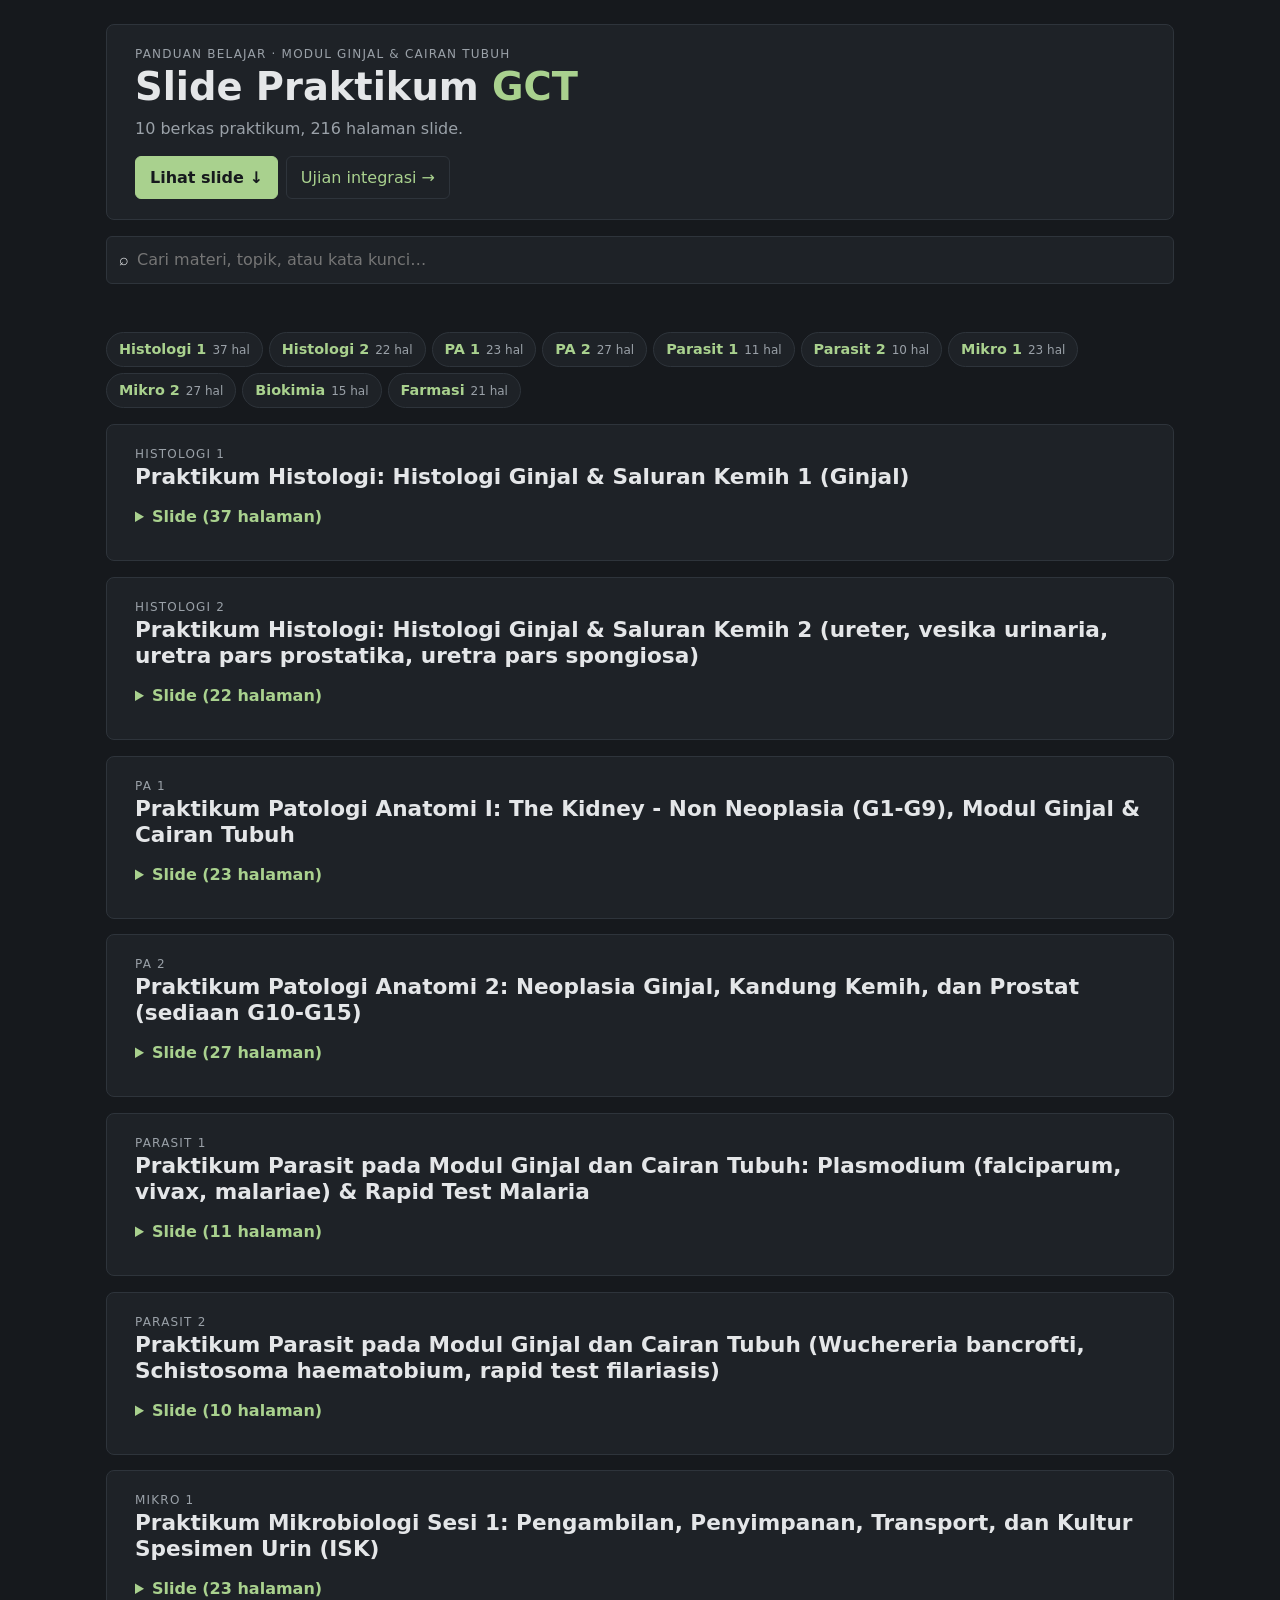
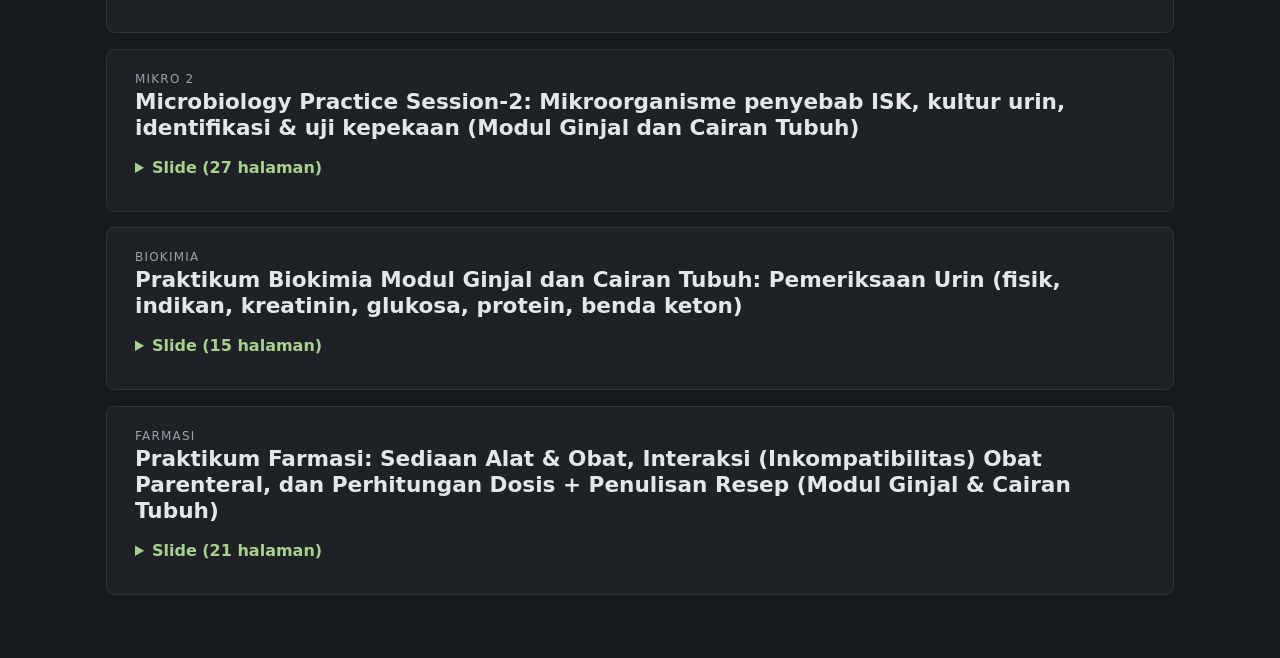
==== index.html @ 369103d6 "Tampilan sederhana: satu style.css, font sistem, tanpa gambar latar, navigasi ringkas, galeri 2 kolo" ====
<!doctype html>
<html lang="id">
<head>
<meta charset="utf-8">
<meta name="viewport" content="width=device-width, initial-scale=1">
<meta name="theme-color" content="#16191d">
<meta name="description" content="Slide 10 praktikum Modul Ginjal dan Cairan Tubuh.">
<title>Slide Praktikum GCT — Ginjal &amp; Cairan Tubuh</title>
<link rel="stylesheet" href="style.css?v=4">
</head>
<body>
<a class="skip-link" href="#materi">Lewati ke materi</a>
<main id="app" lang="id">
<header>
  <p class="eyebrow">Panduan belajar · Modul Ginjal &amp; Cairan Tubuh</p>
  <h1>Slide Praktikum <span>GCT</span></h1>
  <p class="lede" id="lede">Memuat rekap…</p>
  <div class="hero-actions" aria-label="Tautan cepat">
    <a class="hero-button primary" href="#materi">Lihat slide <span aria-hidden="true">↓</span></a>
    <a class="hero-button" href="integrasi.html">Ujian integrasi <span aria-hidden="true">→</span></a>
  </div>
</header>
<noscript><p class="pesan">Halaman ini membutuhkan JavaScript untuk menampilkan slide.</p></noscript>
</main>
<script src="data.js?v=7"></script>
<script src="app.js?v=7"></script>
<script src="enhance.js?v=2"></script>
</body>
</html>
---- style.css ----
/* Satu file gaya: latar polos gelap lembut, font sistem (tanpa unduhan font/gambar latar). */
:root{color-scheme:dark;--bg:#16191d;--card:#1e2227;--fg:#e4e6e8;--mute:#9aa1a8;--line:#2e343b;--acc:#a9d18e;--hi:#f08c80;--mid:#e9b872;--ok:#7fd6a0;--okbg:#17281e;--mark:#2a1a19}
*{box-sizing:border-box}
html{-webkit-text-size-adjust:100%;text-size-adjust:100%}
body{margin:0;background:var(--bg);color:var(--fg);font:16px/1.6 system-ui,-apple-system,"Segoe UI",Roboto,sans-serif}
img{max-width:100%}
main{max-width:1100px;margin:0 auto;padding:24px 16px 64px;display:flex;flex-direction:column;gap:16px}
h1,h2,h4{margin:0;line-height:1.2}h1{font-size:clamp(1.8rem,5vw,2.4rem)}h1 span{color:var(--acc)}h2{font-size:1.35rem}h4{font-size:1rem}
p{margin:0}a{color:var(--acc);text-underline-offset:3px}
:focus-visible{outline:2px solid var(--acc);outline-offset:2px}
.skip-link{position:absolute;left:-999px}.skip-link:focus{left:16px;top:8px}
.visually-hidden{position:absolute;width:1px;height:1px;overflow:hidden;clip:rect(0 0 0 0)}
.eyebrow{font-size:.75rem;letter-spacing:.1em;text-transform:uppercase;color:var(--mute)}
.lede{color:var(--mute);max-width:65ch;margin-top:6px}
header,section{background:var(--card);border:1px solid var(--line);border-radius:8px;padding:20px clamp(14px,3vw,28px)}
section{scroll-margin-top:12px;content-visibility:auto;contain-intrinsic-size:auto 2500px}
.hero-actions{display:flex;gap:8px;flex-wrap:wrap;margin-top:14px}
.hero-button{border:1px solid var(--line);border-radius:6px;padding:8px 14px;text-decoration:none}
.hero-button.primary{background:var(--acc);color:var(--bg);border-color:var(--acc);font-weight:700}

/* navigasi ringkas: satu baris tombol kecil, tidak menempel di atas layar */
nav{display:flex;flex-wrap:wrap;gap:6px}
nav a{display:flex;gap:6px;align-items:baseline;background:var(--card);border:1px solid var(--line);border-radius:99px;padding:5px 12px;text-decoration:none;font-weight:600;font-size:.9rem}
nav a:hover{border-color:var(--acc)}nav small{color:var(--mute);font-weight:400}
.search-control{display:flex;align-items:center;gap:8px;background:var(--card);border:1px solid var(--line);border-radius:6px;padding:0 12px}
.search-control input{flex:1;font:inherit;color:var(--fg);background:none;border:0;padding:10px 0;outline:0}
.search-status{color:var(--mute);font-size:.85rem;min-height:1.2em}

/* galeri: 2 kolom lebar agar penjelasan enak dibaca; teks rata kiri-kanan */
details{margin-top:10px}summary{cursor:pointer;color:var(--acc);font-weight:700;margin:14px 0 10px}
.gal{display:grid;grid-template-columns:repeat(auto-fill,minmax(420px,1fr));gap:28px 24px}
@media (max-width:480px){.gal{grid-template-columns:1fr}}
figure{margin:0;min-width:0;scroll-margin-top:12px}figure.big{grid-column:1/-1;overflow-x:auto}
figure:target img{outline:3px solid var(--acc)}
.gal img{width:100%;height:auto;display:block;border:1px solid var(--line);border-radius:6px;cursor:zoom-in;background:#fff}
.big img{cursor:zoom-out;width:auto;max-width:max(100%,1100px)}
figcaption{font-size:.88rem;color:var(--mute);margin-top:8px;text-align:justify;hyphens:auto}
figcaption b{color:var(--fg)}
figcaption .jelas{margin-top:10px;color:var(--fg);font-size:.95rem;line-height:1.7;text-align:justify;hyphens:auto}
figcaption .catatan{margin-top:8px;padding:8px 10px;border-radius:6px;background:var(--mark);color:var(--fg);font-size:.85rem;text-align:justify}
figcaption .sumber{margin-top:6px;font-size:.75rem;color:var(--mute)}

/* kuis ujian integrasi */
.pesan{background:var(--mark);border:1px solid var(--hi);border-radius:6px;padding:12px}
.latihan h4{margin:18px 0 8px}
.skor{color:var(--mute);min-height:1.5em}
.soal{display:flex;flex-direction:column;gap:18px;max-width:75ch;padding-left:1.6em;margin:0}
.soal li{padding-left:4px}.q{display:block;font-weight:700;margin-bottom:8px}
.opsi{display:flex;flex-direction:column;gap:6px}
.opsi button,.baris button,.baris input,.sek,.semua{font:inherit;color:var(--fg);background:var(--bg);border:1px solid var(--line);border-radius:6px;padding:10px 12px;min-height:44px;text-align:left}
button:not(:disabled){cursor:pointer}button:not(:disabled):hover{border-color:var(--fg)}
.opsi button:disabled{color:var(--mute)}
.opsi .kunci:disabled{color:var(--fg);border-color:var(--ok);background:var(--okbg)}
.opsi .pilih:disabled{border-color:var(--hi);background:var(--mark);text-decoration:line-through}
.baris{display:flex;gap:8px;flex-wrap:wrap}.baris input{flex:1 1 12rem;min-width:0}.baris button{font-weight:700}
.baris .sek,.sek,.semua{font-weight:400;color:var(--mute)}
.hasil{margin-top:8px;font-size:.94rem;color:var(--mute)}
.ok .hasil b{color:var(--ok)}.no .hasil b{color:var(--hi)}
.gbr{display:flex;flex-wrap:wrap;gap:8px;margin-bottom:10px;align-items:flex-start}
.gbr img{max-width:min(100%,520px);height:auto;border:1px solid var(--line);border-radius:4px;background:#fff}
.gbr figure{flex:1 1 220px;max-width:360px}.gbr figure img{width:100%}
.cat{margin-top:6px;font-size:.88rem;color:var(--mid)}
.soal li>.sek,.latihan>.sek{margin:8px 8px 0 0}.semua{align-self:flex-start}
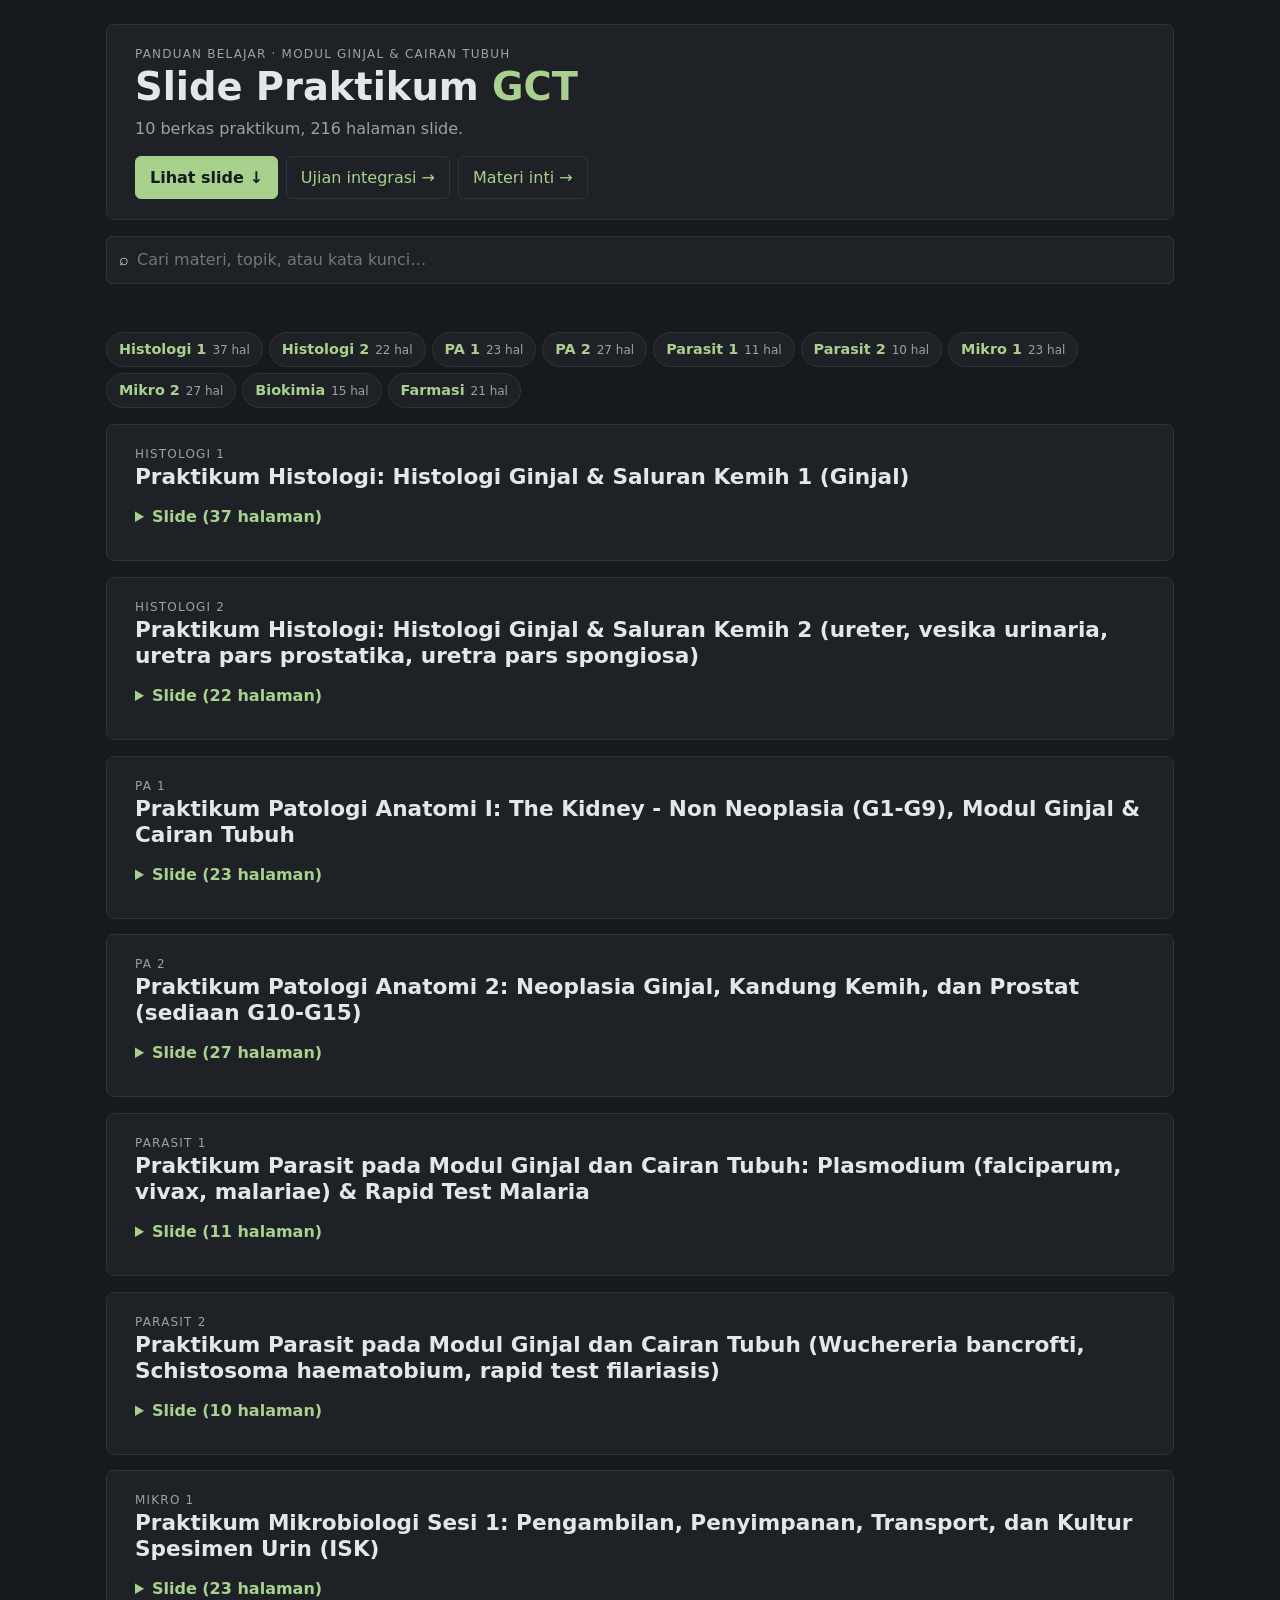
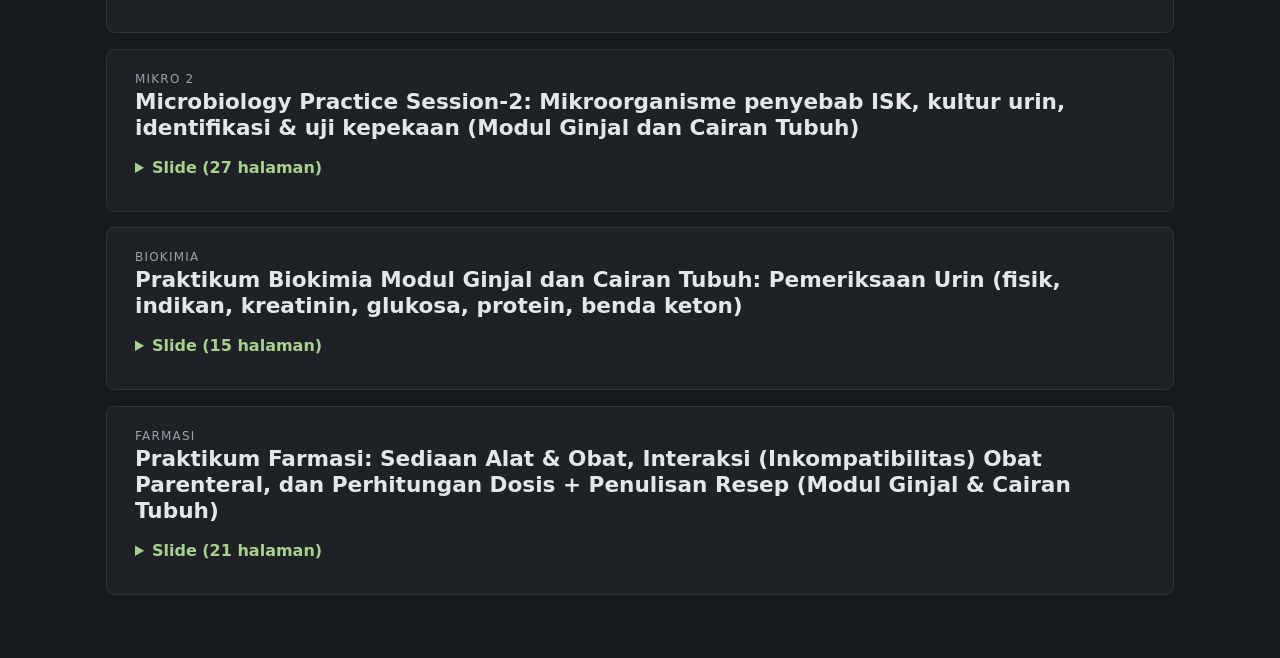
==== commit 838b4e11: "Tambah halaman Materi Inti (inti.html) dan tautannya dari halaman slide dan ujian Co-Authored-By: Cl" ====
--- a/index.html
+++ b/index.html
@@ -6,7 +6,7 @@
 <meta name="theme-color" content="#16191d">
 <meta name="description" content="Slide 10 praktikum Modul Ginjal dan Cairan Tubuh.">
 <title>Slide Praktikum GCT — Ginjal &amp; Cairan Tubuh</title>
-<link rel="stylesheet" href="style.css?v=4">
+<link rel="stylesheet" href="style.css?v=5">
 </head>
 <body>
 <a class="skip-link" href="#materi">Lewati ke materi</a>
@@ -18,12 +18,13 @@
   <div class="hero-actions" aria-label="Tautan cepat">
     <a class="hero-button primary" href="#materi">Lihat slide <span aria-hidden="true">↓</span></a>
     <a class="hero-button" href="integrasi.html">Ujian integrasi <span aria-hidden="true">→</span></a>
+    <a class="hero-button" href="inti.html">Materi inti <span aria-hidden="true">→</span></a>
   </div>
 </header>
 <noscript><p class="pesan">Halaman ini membutuhkan JavaScript untuk menampilkan slide.</p></noscript>
 </main>
 <script src="data.js?v=7"></script>
-<script src="app.js?v=7"></script>
+<script src="app.js?v=8"></script>
 <script src="enhance.js?v=2"></script>
 </body>
 </html>
--- a/style.css
+++ b/style.css
@@ -61,3 +61,7 @@
 .gbr figure{flex:1 1 220px;max-width:360px}.gbr figure img{width:100%}
 .cat{margin-top:6px;font-size:.88rem;color:var(--mid)}
 .soal li>.sek,.latihan>.sek{margin:8px 8px 0 0}.semua{align-self:flex-start}
+
+/* halaman materi inti */
+.inti h2 a{color:var(--fg);text-decoration:none}.inti h2 a:hover{color:var(--acc)}
+.inti ul{margin:12px 0 0;padding-left:1.2em;max-width:80ch;line-height:1.7;text-align:justify}.inti li{margin:4px 0}.inti li b{color:var(--acc)}
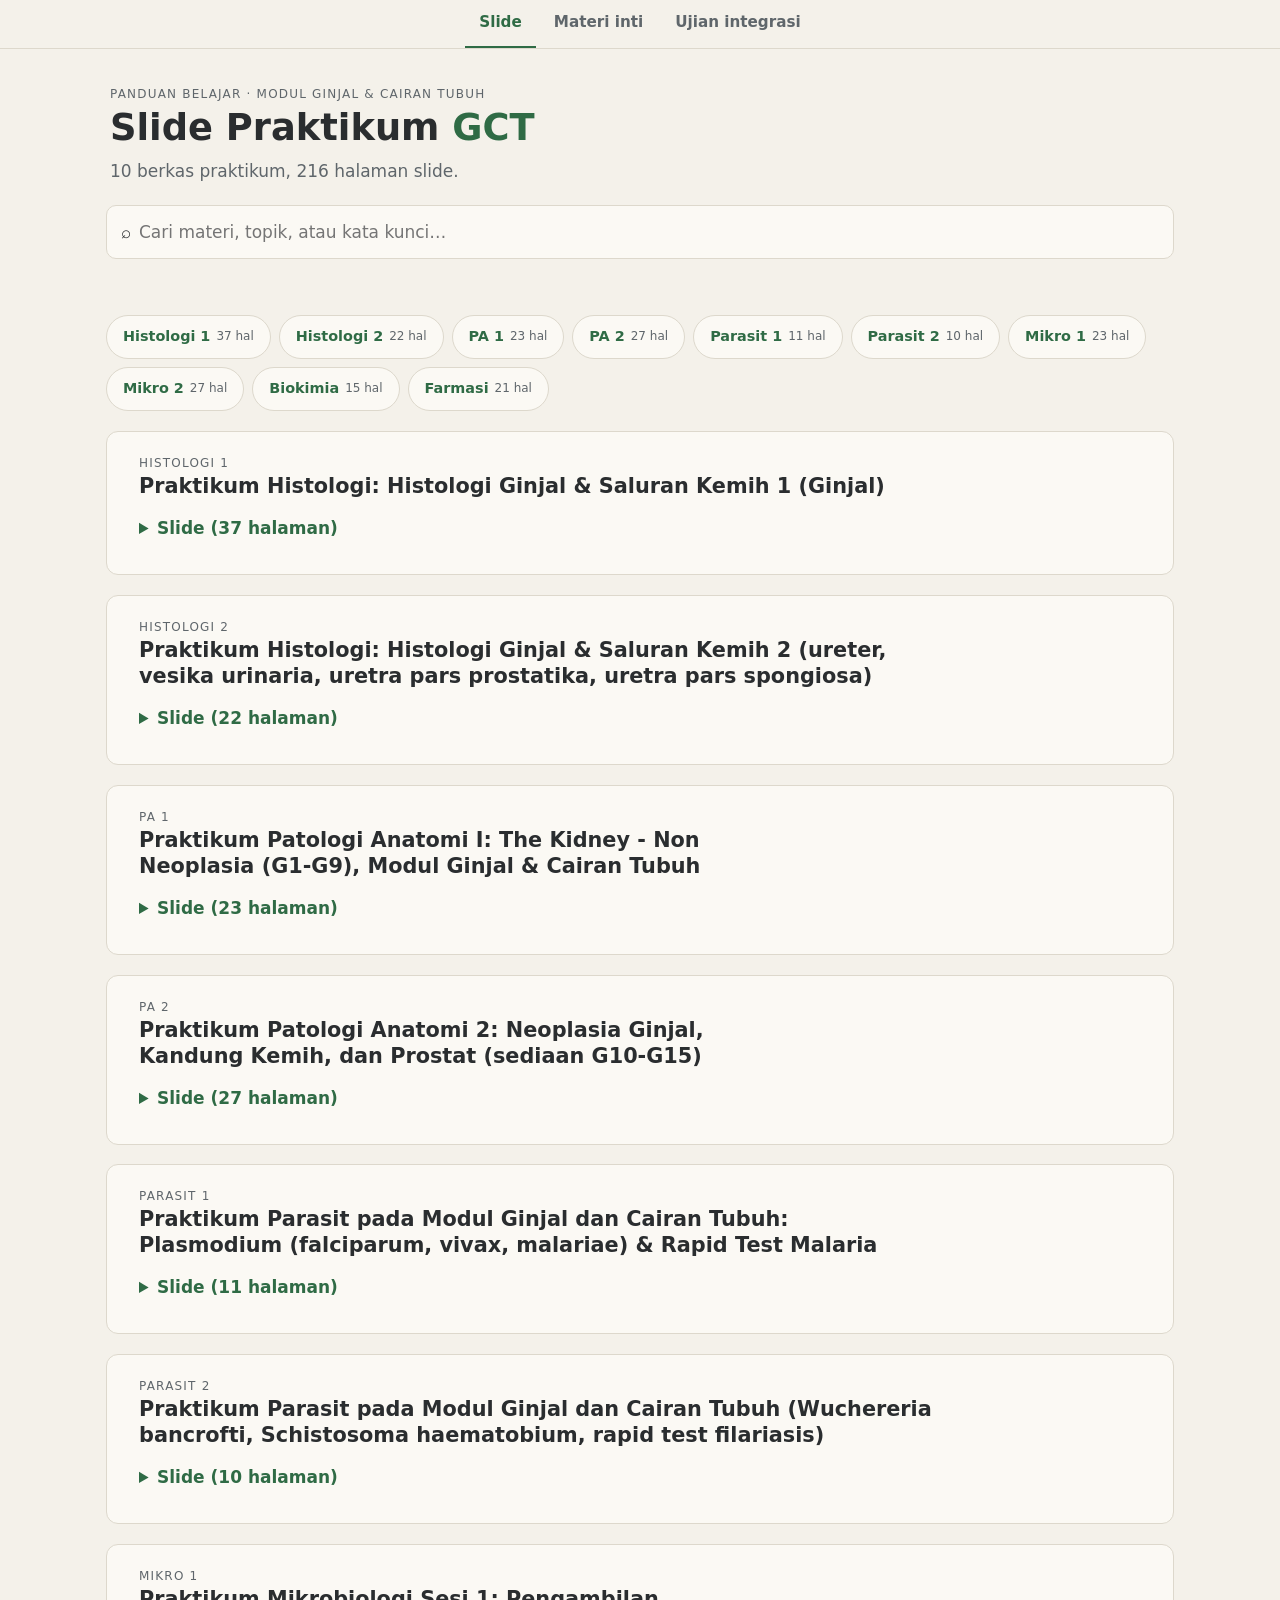
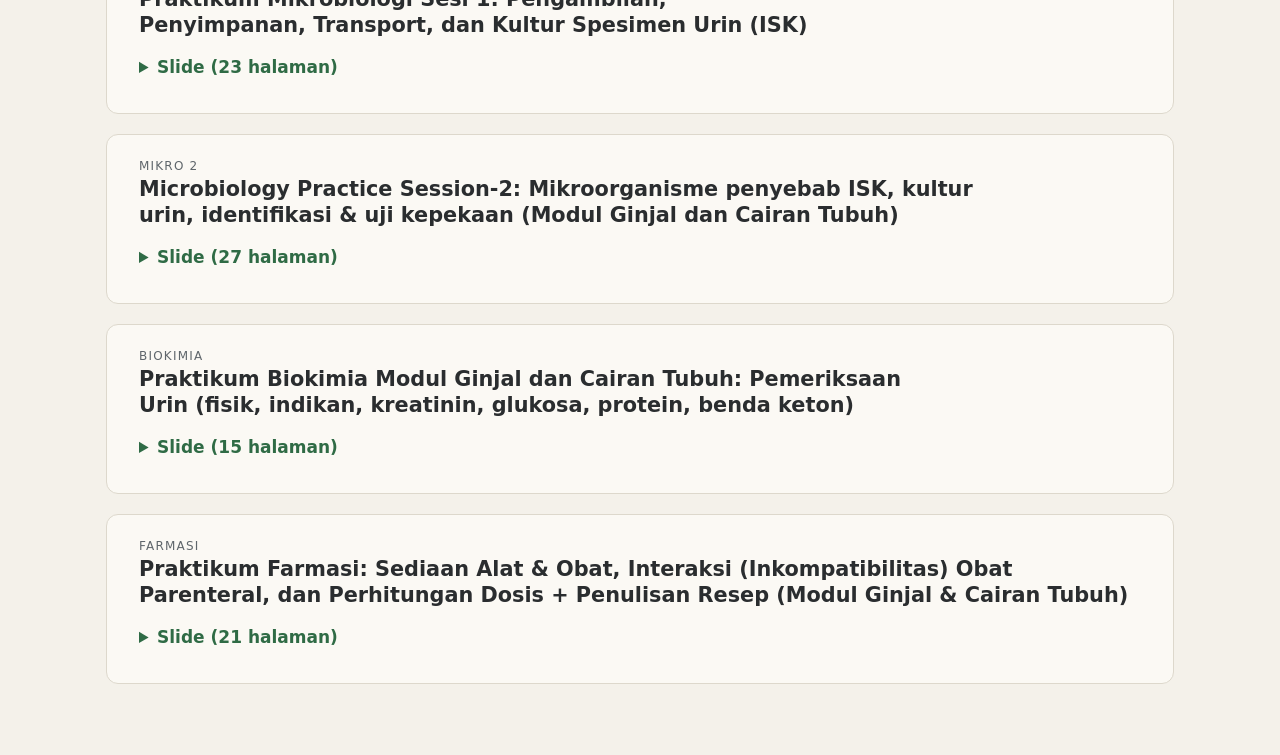
==== commit 03547da9: "Materi Inti: cuplikan slide di tiap poin; desain ramah mata (mode terang/gelap otomatis, bilah atas " ====
--- a/index.html
+++ b/index.html
@@ -3,23 +3,20 @@
 <head>
 <meta charset="utf-8">
 <meta name="viewport" content="width=device-width, initial-scale=1">
-<meta name="theme-color" content="#16191d">
+<meta name="theme-color" content="#171a1c" media="(prefers-color-scheme:dark)">
+<meta name="theme-color" content="#f4f1ea" media="(prefers-color-scheme:light)">
 <meta name="description" content="Slide 10 praktikum Modul Ginjal dan Cairan Tubuh.">
 <title>Slide Praktikum GCT — Ginjal &amp; Cairan Tubuh</title>
-<link rel="stylesheet" href="style.css?v=5">
+<link rel="stylesheet" href="style.css?v=6">
 </head>
 <body>
 <a class="skip-link" href="#materi">Lewati ke materi</a>
+<nav class="top" aria-label="Halaman"><a href="index.html" aria-current="page">Slide</a><a href="inti.html">Materi inti</a><a href="integrasi.html">Ujian integrasi</a></nav>
 <main id="app" lang="id">
 <header>
   <p class="eyebrow">Panduan belajar · Modul Ginjal &amp; Cairan Tubuh</p>
   <h1>Slide Praktikum <span>GCT</span></h1>
   <p class="lede" id="lede">Memuat rekap…</p>
-  <div class="hero-actions" aria-label="Tautan cepat">
-    <a class="hero-button primary" href="#materi">Lihat slide <span aria-hidden="true">↓</span></a>
-    <a class="hero-button" href="integrasi.html">Ujian integrasi <span aria-hidden="true">→</span></a>
-    <a class="hero-button" href="inti.html">Materi inti <span aria-hidden="true">→</span></a>
-  </div>
 </header>
 <noscript><p class="pesan">Halaman ini membutuhkan JavaScript untuk menampilkan slide.</p></noscript>
 </main>
--- a/style.css
+++ b/style.css
@@ -1,38 +1,45 @@
-/* Satu file gaya: latar polos gelap lembut, font sistem (tanpa unduhan font/gambar latar). */
-:root{color-scheme:dark;--bg:#16191d;--card:#1e2227;--fg:#e4e6e8;--mute:#9aa1a8;--line:#2e343b;--acc:#a9d18e;--hi:#f08c80;--mid:#e9b872;--ok:#7fd6a0;--okbg:#17281e;--mark:#2a1a19}
+/* Satu file gaya, font sistem, tanpa unduhan luar. Warna mengikuti mode terang/gelap perangkat. */
+:root{color-scheme:dark light;--bg:#171a1c;--card:#1f2326;--fg:#dcdfe1;--mute:#9ba3a9;--line:#30363b;--acc:#9fcf9a;--hi:#f08c80;--mid:#e9b872;--ok:#7fd6a0;--okbg:#17281e;--mark:#2a1c1a}
+@media (prefers-color-scheme:light){:root{--bg:#f4f1ea;--card:#fbf9f4;--fg:#2a2d2f;--mute:#5f666b;--line:#ddd8cc;--acc:#2f6b45;--hi:#b3402f;--mid:#8a5a0b;--ok:#1f7a45;--okbg:#e3f1e6;--mark:#f7e4df}}
 *{box-sizing:border-box}
 html{-webkit-text-size-adjust:100%;text-size-adjust:100%}
-body{margin:0;background:var(--bg);color:var(--fg);font:16px/1.6 system-ui,-apple-system,"Segoe UI",Roboto,sans-serif}
+body{margin:0;background:var(--bg);color:var(--fg);font:16px/1.65 system-ui,-apple-system,"Segoe UI",Roboto,sans-serif}
+@media (min-width:700px){body{font-size:17px}}
 img{max-width:100%}
-main{max-width:1100px;margin:0 auto;padding:24px 16px 64px;display:flex;flex-direction:column;gap:16px}
-h1,h2,h4{margin:0;line-height:1.2}h1{font-size:clamp(1.8rem,5vw,2.4rem)}h1 span{color:var(--acc)}h2{font-size:1.35rem}h4{font-size:1rem}
+main{max-width:1100px;margin:0 auto;padding:28px 16px 72px;display:flex;flex-direction:column;gap:20px}
+h1,h2,h4{margin:0;line-height:1.25;text-wrap:balance}h1{font-size:clamp(1.7rem,5vw,2.3rem)}h1 span{color:var(--acc)}h2{font-size:1.3rem}h4{font-size:1rem}
 p{margin:0}a{color:var(--acc);text-underline-offset:3px}
+a,button,summary,input{transition:color .15s,background-color .15s,border-color .15s}
+@media (prefers-reduced-motion:reduce){*{transition:none!important}}
 :focus-visible{outline:2px solid var(--acc);outline-offset:2px}
-.skip-link{position:absolute;left:-999px}.skip-link:focus{left:16px;top:8px}
+.skip-link{position:absolute;left:-999px}.skip-link:focus{left:16px;top:8px;z-index:9}
 .visually-hidden{position:absolute;width:1px;height:1px;overflow:hidden;clip:rect(0 0 0 0)}
 .eyebrow{font-size:.75rem;letter-spacing:.1em;text-transform:uppercase;color:var(--mute)}
 .lede{color:var(--mute);max-width:65ch;margin-top:6px}
-header,section{background:var(--card);border:1px solid var(--line);border-radius:8px;padding:20px clamp(14px,3vw,28px)}
-section{scroll-margin-top:12px;content-visibility:auto;contain-intrinsic-size:auto 2500px}
-.hero-actions{display:flex;gap:8px;flex-wrap:wrap;margin-top:14px}
-.hero-button{border:1px solid var(--line);border-radius:6px;padding:8px 14px;text-decoration:none}
-.hero-button.primary{background:var(--acc);color:var(--bg);border-color:var(--acc);font-weight:700}
+header{padding:8px 4px 0}
+section{background:var(--card);border:1px solid var(--line);border-radius:12px;padding:22px clamp(16px,3vw,32px);scroll-margin-top:64px;content-visibility:auto;contain-intrinsic-size:auto 2500px}
 
-/* navigasi ringkas: satu baris tombol kecil, tidak menempel di atas layar */
-nav{display:flex;flex-wrap:wrap;gap:6px}
-nav a{display:flex;gap:6px;align-items:baseline;background:var(--card);border:1px solid var(--line);border-radius:99px;padding:5px 12px;text-decoration:none;font-weight:600;font-size:.9rem}
-nav a:hover{border-color:var(--acc)}nav small{color:var(--mute);font-weight:400}
-.search-control{display:flex;align-items:center;gap:8px;background:var(--card);border:1px solid var(--line);border-radius:6px;padding:0 12px}
-.search-control input{flex:1;font:inherit;color:var(--fg);background:none;border:0;padding:10px 0;outline:0}
+/* bilah atas: pindah antar 3 halaman, tipis dan menempel */
+.top{position:sticky;top:0;z-index:5;display:flex;justify-content:center;gap:4px;padding:0 8px;background:var(--bg);border-bottom:1px solid var(--line)}
+.top a{display:flex;align-items:center;min-height:48px;padding:0 14px;color:var(--mute);text-decoration:none;font-weight:600;font-size:.95rem;border-bottom:2px solid transparent}
+.top a:hover{color:var(--fg)}.top a[aria-current]{color:var(--acc);border-bottom-color:var(--acc)}
+
+/* tombol modul / tahun */
+main nav{display:flex;flex-wrap:wrap;gap:8px}
+main nav a{display:flex;gap:6px;align-items:center;min-height:44px;background:var(--card);border:1px solid var(--line);border-radius:99px;padding:0 16px;text-decoration:none;font-weight:600;font-size:.9rem}
+main nav a:hover{border-color:var(--acc)}main nav small{color:var(--mute);font-weight:400}
+.search-control{display:flex;align-items:center;gap:8px;background:var(--card);border:1px solid var(--line);border-radius:10px;padding:0 14px}
+.search-control:focus-within{border-color:var(--acc)}
+.search-control input{flex:1;font:inherit;color:var(--fg);background:none;border:0;padding:12px 0;outline:0}
 .search-status{color:var(--mute);font-size:.85rem;min-height:1.2em}
 
 /* galeri: 2 kolom lebar agar penjelasan enak dibaca; teks rata kiri-kanan */
 details{margin-top:10px}summary{cursor:pointer;color:var(--acc);font-weight:700;margin:14px 0 10px}
 .gal{display:grid;grid-template-columns:repeat(auto-fill,minmax(420px,1fr));gap:28px 24px}
 @media (max-width:480px){.gal{grid-template-columns:1fr}}
-figure{margin:0;min-width:0;scroll-margin-top:12px}figure.big{grid-column:1/-1;overflow-x:auto}
+figure{margin:0;min-width:0;scroll-margin-top:64px}figure.big{grid-column:1/-1;overflow-x:auto}
 figure:target img{outline:3px solid var(--acc)}
-.gal img{width:100%;height:auto;display:block;border:1px solid var(--line);border-radius:6px;cursor:zoom-in;background:#fff}
+.gal img{width:100%;height:auto;display:block;border:1px solid var(--line);border-radius:8px;cursor:zoom-in;background:#fff}
 .big img{cursor:zoom-out;width:auto;max-width:max(100%,1100px)}
 figcaption{font-size:.88rem;color:var(--mute);margin-top:8px;text-align:justify;hyphens:auto}
 figcaption b{color:var(--fg)}
@@ -62,6 +69,13 @@
 .cat{margin-top:6px;font-size:.88rem;color:var(--mid)}
 .soal li>.sek,.latihan>.sek{margin:8px 8px 0 0}.semua{align-self:flex-start}
 
-/* halaman materi inti */
+/* halaman materi inti: tiap poin diikuti cuplikan slidenya (klik = buka slide + penjelasan) */
 .inti h2 a{color:var(--fg);text-decoration:none}.inti h2 a:hover{color:var(--acc)}
-.inti ul{margin:12px 0 0;padding-left:1.2em;max-width:80ch;line-height:1.7;text-align:justify}.inti li{margin:4px 0}.inti li b{color:var(--acc)}
+.inti>ul{list-style:none;margin:6px 0 0;padding:0}
+.inti>ul>li{padding:14px 0;border-top:1px solid var(--line);max-width:none}.inti>ul>li:first-child{border-top:0}
+.inti li{line-height:1.7;text-align:justify;hyphens:auto}.inti li b{color:var(--acc)}
+.inti ul ul{margin:6px 0 0;padding-left:1.2em;max-width:72ch}
+.slides{display:grid;grid-template-columns:repeat(auto-fill,minmax(150px,1fr));gap:10px;margin-top:10px}
+.slides a{display:block;color:var(--mute);font-size:.75rem;text-decoration:none;text-align:left}
+.slides img{display:block;width:100%;height:auto;border:1px solid var(--line);border-radius:6px;background:#fff}
+.slides a:hover img{border-color:var(--acc)}
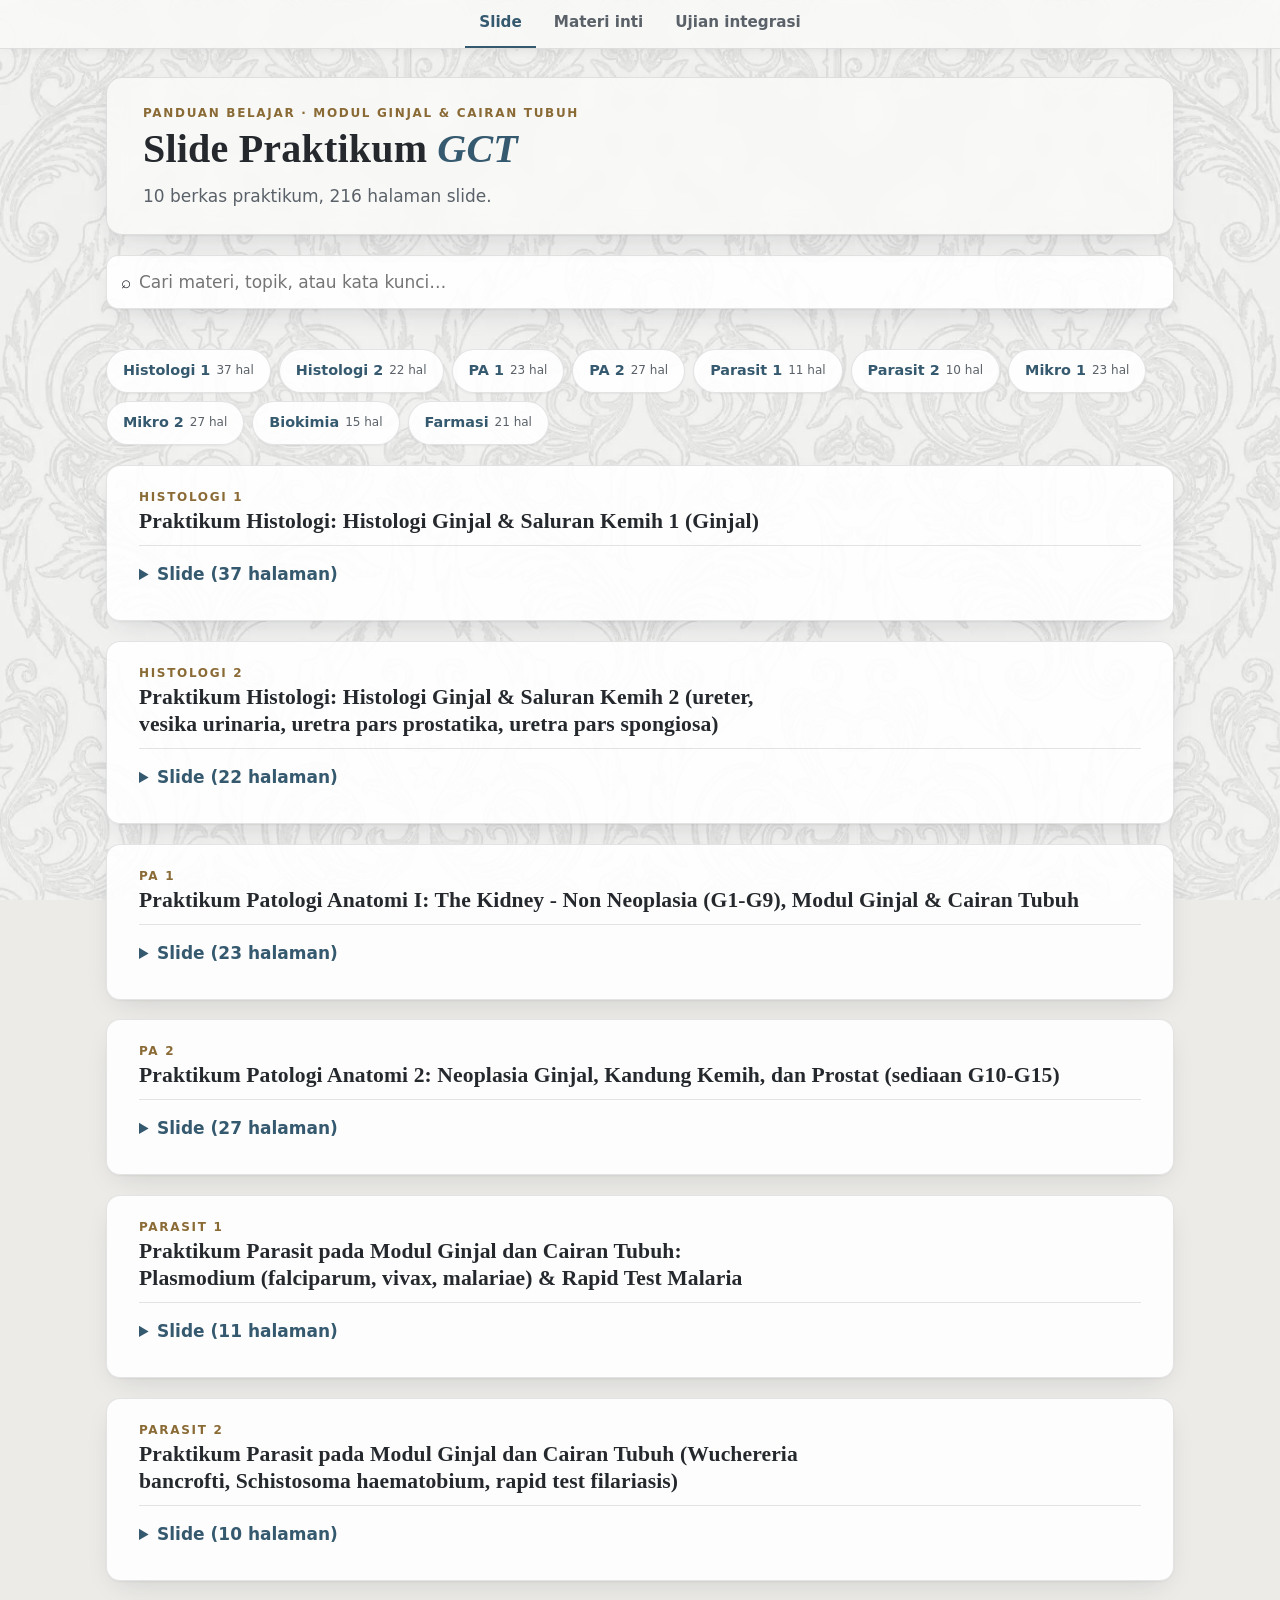
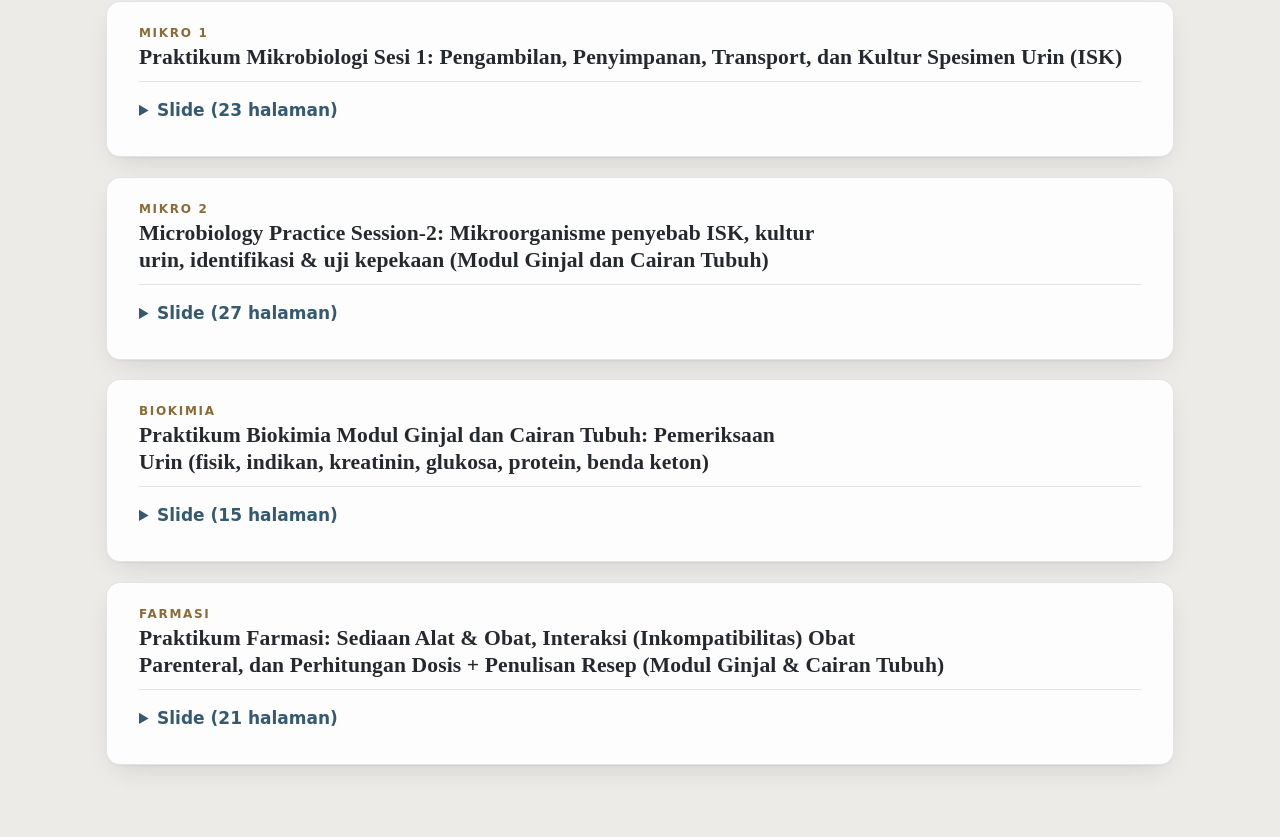
==== commit 1c555fd7: "Latar damask perak dan tampilan kartu kaca yang ramah mata - Ubin damask menyambung mulus (img/latar" ====
--- a/index.html
+++ b/index.html
@@ -3,11 +3,11 @@
 <head>
 <meta charset="utf-8">
 <meta name="viewport" content="width=device-width, initial-scale=1">
-<meta name="theme-color" content="#171a1c" media="(prefers-color-scheme:dark)">
-<meta name="theme-color" content="#f4f1ea" media="(prefers-color-scheme:light)">
+<meta name="theme-color" content="#1b1c1e" media="(prefers-color-scheme:dark)">
+<meta name="theme-color" content="#ecebe8" media="(prefers-color-scheme:light)">
 <meta name="description" content="Slide 10 praktikum Modul Ginjal dan Cairan Tubuh.">
 <title>Slide Praktikum GCT — Ginjal &amp; Cairan Tubuh</title>
-<link rel="stylesheet" href="style.css?v=6">
+<link rel="stylesheet" href="style.css?v=7">
 </head>
 <body>
 <a class="skip-link" href="#materi">Lewati ke materi</a>
@@ -23,5 +23,6 @@
 <script src="data.js?v=7"></script>
 <script src="app.js?v=8"></script>
 <script src="enhance.js?v=2"></script>
+<script src="offline.js"></script>
 </body>
 </html>
--- a/style.css
+++ b/style.css
@@ -1,37 +1,48 @@
-/* Satu file gaya, font sistem, tanpa unduhan luar. Warna mengikuti mode terang/gelap perangkat. */
-:root{color-scheme:dark light;--bg:#171a1c;--card:#1f2326;--fg:#dcdfe1;--mute:#9ba3a9;--line:#30363b;--acc:#9fcf9a;--hi:#f08c80;--mid:#e9b872;--ok:#7fd6a0;--okbg:#17281e;--mark:#2a1c1a}
-@media (prefers-color-scheme:light){:root{--bg:#f4f1ea;--card:#fbf9f4;--fg:#2a2d2f;--mute:#5f666b;--line:#ddd8cc;--acc:#2f6b45;--hi:#b3402f;--mid:#8a5a0b;--ok:#1f7a45;--okbg:#e3f1e6;--mark:#f7e4df}}
+/* Satu file gaya, font sistem, tanpa unduhan luar.
+   Latar: ubin damask perak (img/latar-damask.webp) yang menyambung mulus; kartu semi-transparan di atasnya.
+   Mode terang = damask putih-perak; mode gelap = damask yang sama dibalik jadi arang. */
+:root{color-scheme:light dark;--bg:#ecebe8;--card:rgba(255,255,255,.9);--solid:#fbfbfa;--glass:rgba(250,250,249,.82);--fg:#25292d;--mute:#5a6168;--line:rgba(40,46,52,.13);--acc:#35596e;--gold:#8a6a35;--hi:#a93c2e;--mid:#80560c;--ok:#1f7044;--okbg:#e4f1e8;--mark:#f6e6e1;--shadow:0 1px 2px rgba(30,35,40,.05),0 10px 30px -12px rgba(30,35,40,.18);--veil:rgba(246,246,244,.4)}
+@media (prefers-color-scheme:dark){:root{--bg:#1b1c1e;--card:rgba(28,30,33,.9);--solid:#202326;--glass:rgba(24,26,28,.82);--fg:#e0e2e4;--mute:#a0a7ad;--line:rgba(255,255,255,.1);--acc:#9cc3d6;--gold:#d2b47c;--hi:#f08c80;--mid:#e9b872;--ok:#7fd6a0;--okbg:#17281e;--mark:#2d1f1c;--shadow:0 1px 2px rgba(0,0,0,.3),0 10px 30px -12px rgba(0,0,0,.6);--veil:rgba(246,246,244,.12)}}
 *{box-sizing:border-box}
-html{-webkit-text-size-adjust:100%;text-size-adjust:100%}
-body{margin:0;background:var(--bg);color:var(--fg);font:16px/1.65 system-ui,-apple-system,"Segoe UI",Roboto,sans-serif}
-@media (min-width:700px){body{font-size:17px}}
+html{-webkit-text-size-adjust:100%;text-size-adjust:100%;background:var(--bg)}
+body{margin:0;background:transparent;color:var(--fg);font:16px/1.65 system-ui,-apple-system,"Segoe UI",Roboto,sans-serif;position:relative}
+/* lapisan latar tetap di tempat saat digulir (tanpa background-attachment:fixed yang berat di HP) */
+body::before{content:"";position:fixed;inset:0;z-index:-1;pointer-events:none;background:linear-gradient(var(--veil),var(--veil)),url(img/latar-damask.webp) center top/360px auto repeat,var(--bg)}
+@media (min-width:700px){body{font-size:17px}body::before{background-size:auto,430px auto,auto}}
+@media (prefers-color-scheme:dark){body::before{filter:invert(1) brightness(.62) contrast(1.15)}}
 img{max-width:100%}
 main{max-width:1100px;margin:0 auto;padding:28px 16px 72px;display:flex;flex-direction:column;gap:20px}
-h1,h2,h4{margin:0;line-height:1.25;text-wrap:balance}h1{font-size:clamp(1.7rem,5vw,2.3rem)}h1 span{color:var(--acc)}h2{font-size:1.3rem}h4{font-size:1rem}
+h1,h2{font-family:"Iowan Old Style","Palatino Linotype",Palatino,Georgia,serif;font-weight:700;letter-spacing:.005em}
+h1,h2,h4{margin:0;line-height:1.25;text-wrap:balance}h1{font-size:clamp(1.8rem,5.2vw,2.5rem)}h1 span{color:var(--acc);font-style:italic}h2{font-size:1.35rem}h4{font-size:1rem}
 p{margin:0}a{color:var(--acc);text-underline-offset:3px}
 a,button,summary,input{transition:color .15s,background-color .15s,border-color .15s}
 @media (prefers-reduced-motion:reduce){*{transition:none!important}}
 :focus-visible{outline:2px solid var(--acc);outline-offset:2px}
 .skip-link{position:absolute;left:-999px}.skip-link:focus{left:16px;top:8px;z-index:9}
 .visually-hidden{position:absolute;width:1px;height:1px;overflow:hidden;clip:rect(0 0 0 0)}
-.eyebrow{font-size:.75rem;letter-spacing:.1em;text-transform:uppercase;color:var(--mute)}
-.lede{color:var(--mute);max-width:65ch;margin-top:6px}
-header{padding:8px 4px 0}
-section{background:var(--card);border:1px solid var(--line);border-radius:12px;padding:22px clamp(16px,3vw,32px);scroll-margin-top:64px;content-visibility:auto;contain-intrinsic-size:auto 2500px}
+.eyebrow{font-size:.75rem;letter-spacing:.14em;text-transform:uppercase;color:var(--gold);font-weight:600}
+.lede{color:var(--mute);max-width:65ch;margin-top:8px}
+/* judul halaman di atas panel kaca agar terbaca di atas motif */
+header{background:var(--glass);-webkit-backdrop-filter:blur(10px);backdrop-filter:blur(10px);border:1px solid var(--line);border-radius:16px;padding:26px clamp(18px,3.5vw,36px) 24px;box-shadow:var(--shadow);position:relative;overflow:hidden}
+section{background:var(--card);border:1px solid var(--line);border-radius:14px;padding:22px clamp(16px,3vw,32px);scroll-margin-top:64px;content-visibility:auto;contain-intrinsic-size:auto 2500px;box-shadow:var(--shadow)}
+section>h2{padding-bottom:10px;margin-bottom:4px;border-bottom:1px solid var(--line)}
+/* kartu tanpa kaca (lebih ringan) bila browser tak mendukung blur */
+@supports not ((backdrop-filter:blur(1px)) or (-webkit-backdrop-filter:blur(1px))){header,.top{background:var(--solid)}}
 
 /* bilah atas: pindah antar 3 halaman, tipis dan menempel */
-.top{position:sticky;top:0;z-index:5;display:flex;justify-content:center;gap:4px;padding:0 8px;background:var(--bg);border-bottom:1px solid var(--line)}
+.top{position:sticky;top:0;z-index:5;display:flex;justify-content:center;gap:4px;padding:0 8px;background:var(--glass);-webkit-backdrop-filter:blur(12px);backdrop-filter:blur(12px);border-bottom:1px solid var(--line);box-shadow:0 4px 18px -12px rgba(0,0,0,.25)}
 .top a{display:flex;align-items:center;min-height:48px;padding:0 14px;color:var(--mute);text-decoration:none;font-weight:600;font-size:.95rem;border-bottom:2px solid transparent}
 .top a:hover{color:var(--fg)}.top a[aria-current]{color:var(--acc);border-bottom-color:var(--acc)}
 
 /* tombol modul / tahun */
 main nav{display:flex;flex-wrap:wrap;gap:8px}
-main nav a{display:flex;gap:6px;align-items:center;min-height:44px;background:var(--card);border:1px solid var(--line);border-radius:99px;padding:0 16px;text-decoration:none;font-weight:600;font-size:.9rem}
+main nav a{display:flex;gap:6px;align-items:center;min-height:44px;background:var(--card);border:1px solid var(--line);border-radius:99px;padding:0 16px;text-decoration:none;font-weight:600;font-size:.9rem;box-shadow:0 1px 2px rgba(30,35,40,.06)}
 main nav a:hover{border-color:var(--acc)}main nav small{color:var(--mute);font-weight:400}
-.search-control{display:flex;align-items:center;gap:8px;background:var(--card);border:1px solid var(--line);border-radius:10px;padding:0 14px}
+.search-control{display:flex;align-items:center;gap:8px;background:var(--card);border:1px solid var(--line);border-radius:12px;padding:0 14px;box-shadow:var(--shadow)}
 .search-control:focus-within{border-color:var(--acc)}
 .search-control input{flex:1;font:inherit;color:var(--fg);background:none;border:0;padding:12px 0;outline:0}
-.search-status{color:var(--mute);font-size:.85rem;min-height:1.2em}
+.search-status{color:var(--mute);font-size:.85rem;align-self:flex-start;background:var(--card);border-radius:99px;padding:2px 12px}
+.search-status:empty{padding:0;background:none}
 
 /* galeri: 2 kolom lebar agar penjelasan enak dibaca; teks rata kiri-kanan */
 details{margin-top:10px}summary{cursor:pointer;color:var(--acc);font-weight:700;margin:14px 0 10px}
@@ -54,7 +65,7 @@
 .soal{display:flex;flex-direction:column;gap:18px;max-width:75ch;padding-left:1.6em;margin:0}
 .soal li{padding-left:4px}.q{display:block;font-weight:700;margin-bottom:8px}
 .opsi{display:flex;flex-direction:column;gap:6px}
-.opsi button,.baris button,.baris input,.sek,.semua{font:inherit;color:var(--fg);background:var(--bg);border:1px solid var(--line);border-radius:6px;padding:10px 12px;min-height:44px;text-align:left}
+.opsi button,.baris button,.baris input,.sek,.semua{font:inherit;color:var(--fg);background:var(--solid);border:1px solid var(--line);border-radius:6px;padding:10px 12px;min-height:44px;text-align:left}
 button:not(:disabled){cursor:pointer}button:not(:disabled):hover{border-color:var(--fg)}
 .opsi button:disabled{color:var(--mute)}
 .opsi .kunci:disabled{color:var(--fg);border-color:var(--ok);background:var(--okbg)}
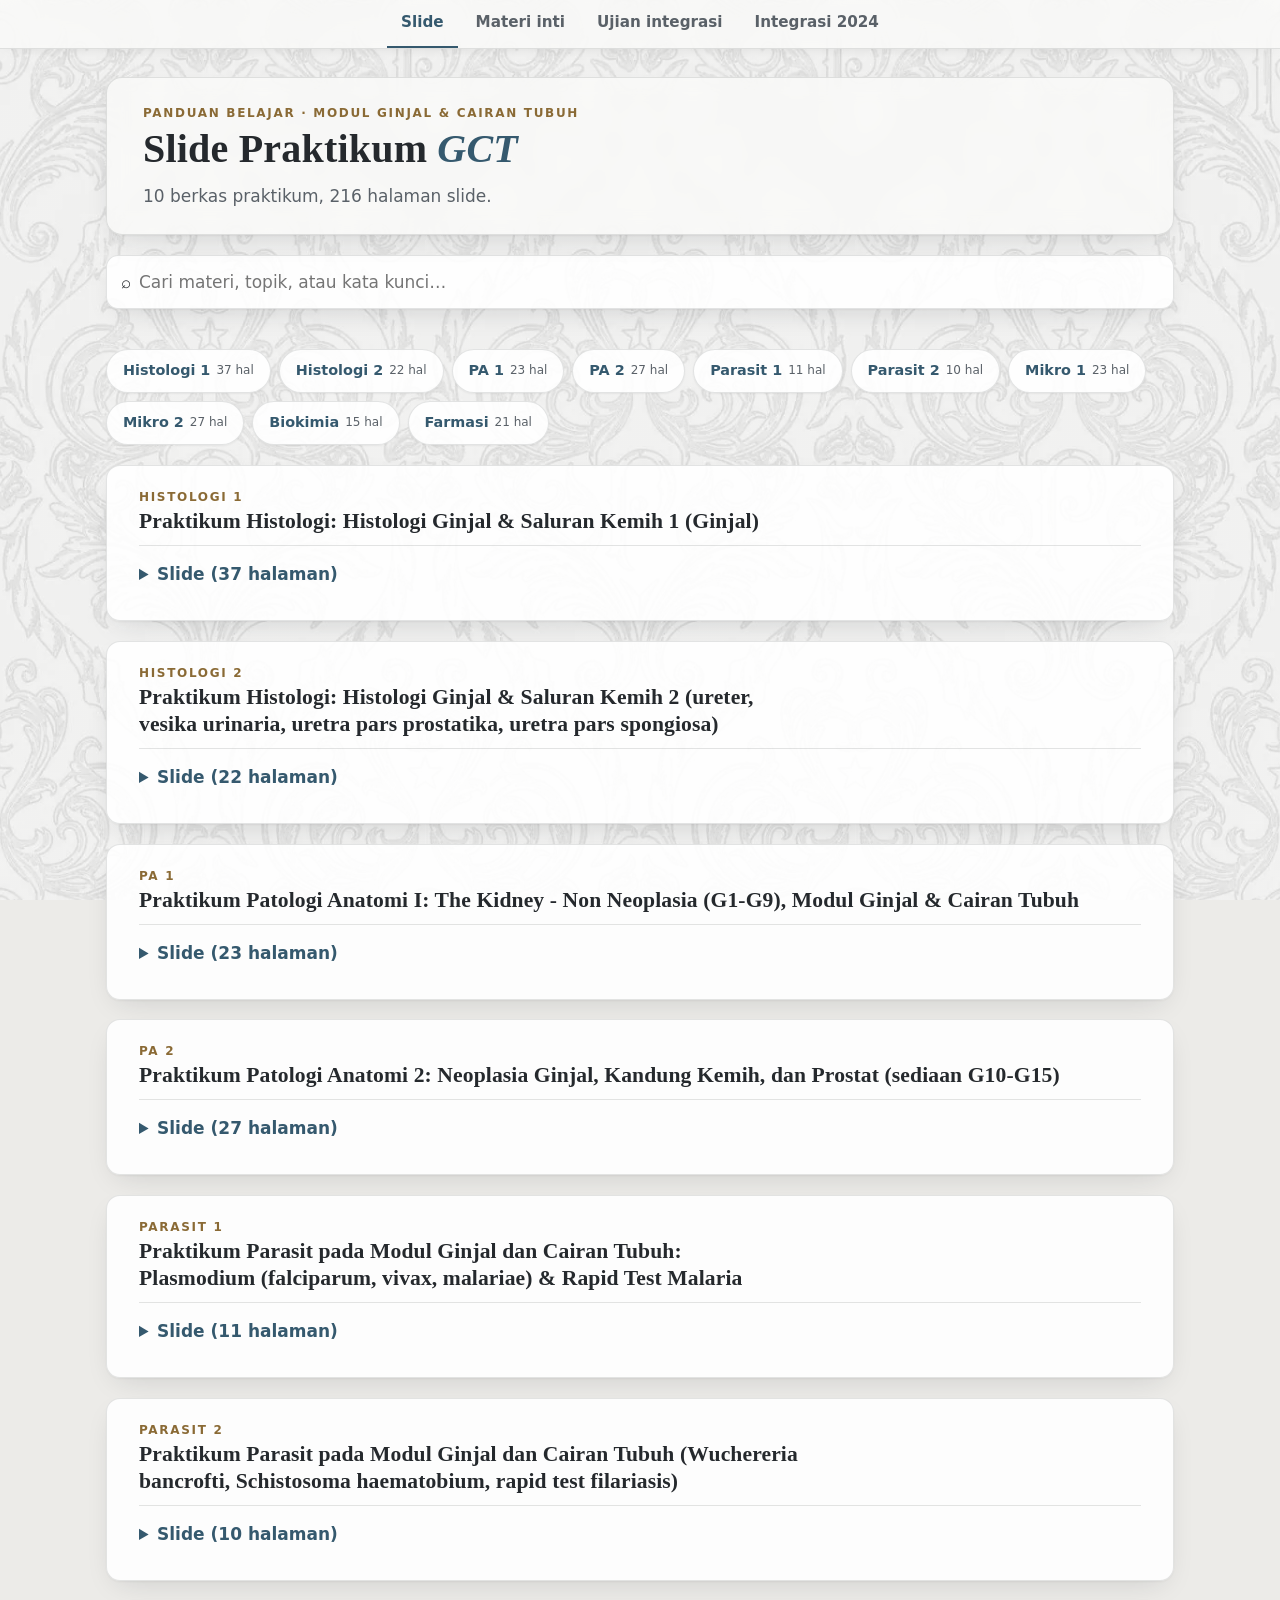
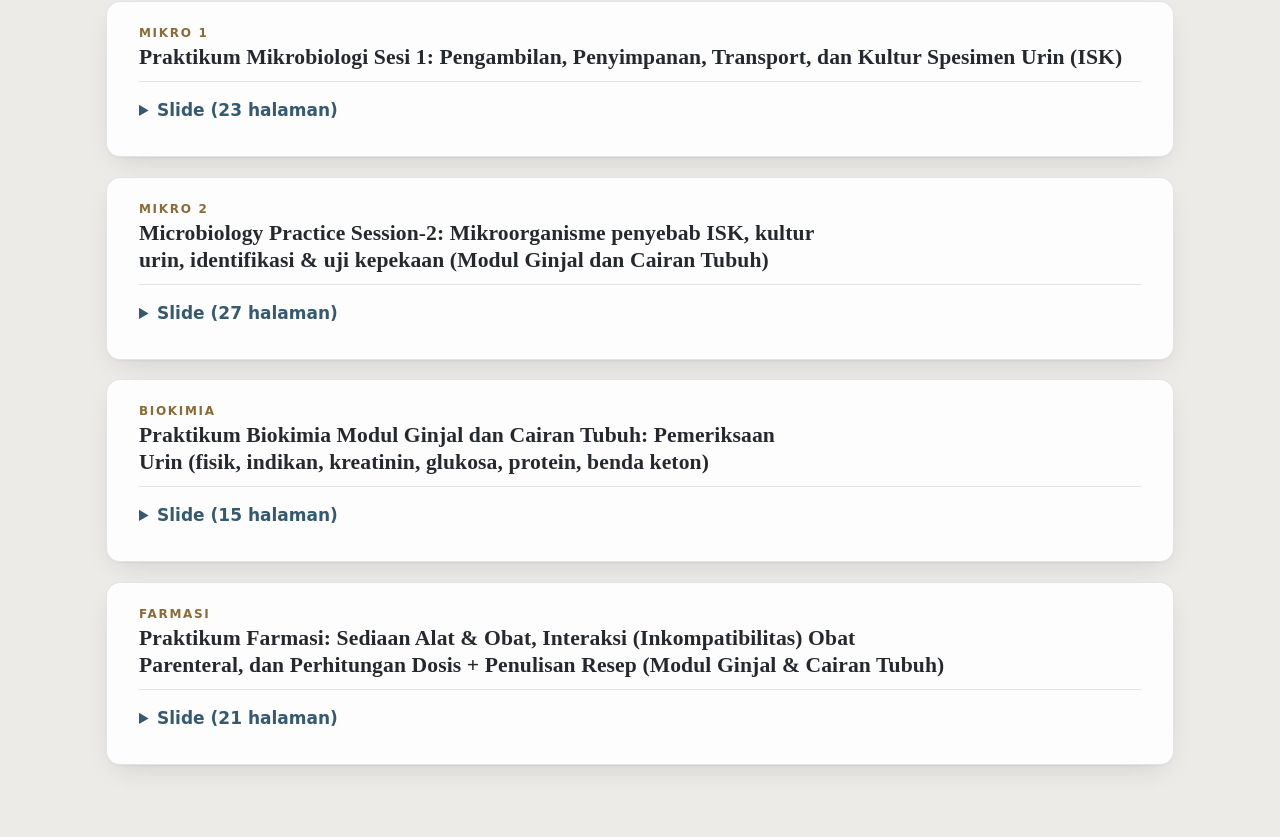
==== commit 2a22c9f4: "Tambah halaman Ujian Integrasi 2024 (80 soal, 45 gambar) Co-Authored-By: Claude Opus 5.5 <noreply@an" ====
--- a/index.html
+++ b/index.html
@@ -7,11 +7,11 @@
 <meta name="theme-color" content="#ecebe8" media="(prefers-color-scheme:light)">
 <meta name="description" content="Slide 10 praktikum Modul Ginjal dan Cairan Tubuh.">
 <title>Slide Praktikum GCT — Ginjal &amp; Cairan Tubuh</title>
-<link rel="stylesheet" href="style.css?v=7">
+<link rel="stylesheet" href="style.css?v=8">
 </head>
 <body>
 <a class="skip-link" href="#materi">Lewati ke materi</a>
-<nav class="top" aria-label="Halaman"><a href="index.html" aria-current="page">Slide</a><a href="inti.html">Materi inti</a><a href="integrasi.html">Ujian integrasi</a></nav>
+<nav class="top" aria-label="Halaman"><a href="index.html" aria-current="page">Slide</a><a href="inti.html">Materi inti</a><a href="integrasi.html">Ujian integrasi</a><a href="integrasi-2024.html">Integrasi 2024</a></nav>
 <main id="app" lang="id">
 <header>
   <p class="eyebrow">Panduan belajar · Modul Ginjal &amp; Cairan Tubuh</p>
